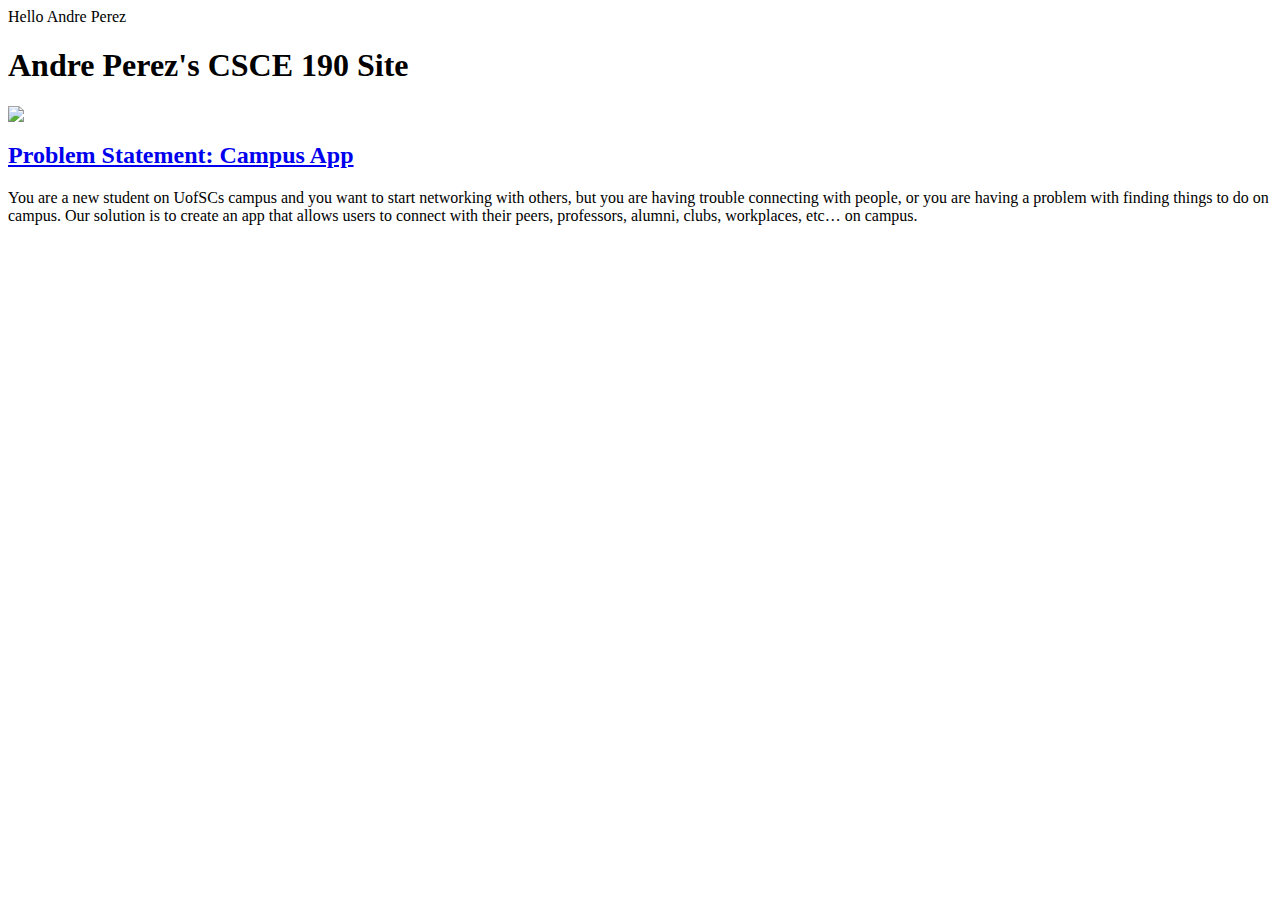
==== index.html @ 44339ab5 "Add files via upload" ====
Hello Andre Perez
<!DOCTYPE html>
<html>
    <head>
        <title>CSCE 190: Campus App, By: Andre Perez</title>
    </head>
    <body>
        <h1>Andre Perez's CSCE 190 Site</h1>

        <section class="assignment">
            <a href="files/Problem Statement.pdf"><img src="images/Problem Statement Sheet.png"></a>
            <section class="ass-details">
                <a href="files/Problem Statement.pdf"><h2>Problem Statement: Campus App</h2></a>
                <p>
                    You are a new student on UofSCs campus and you want to start networking with others, but you are having trouble connecting with people, or you are having a problem with finding things to do on campus. Our solution is to create an app that allows users to connect with their peers, professors, alumni, clubs, workplaces, etc… on campus. 
                </p>
            </section>
        </section>
    </body>
</html>
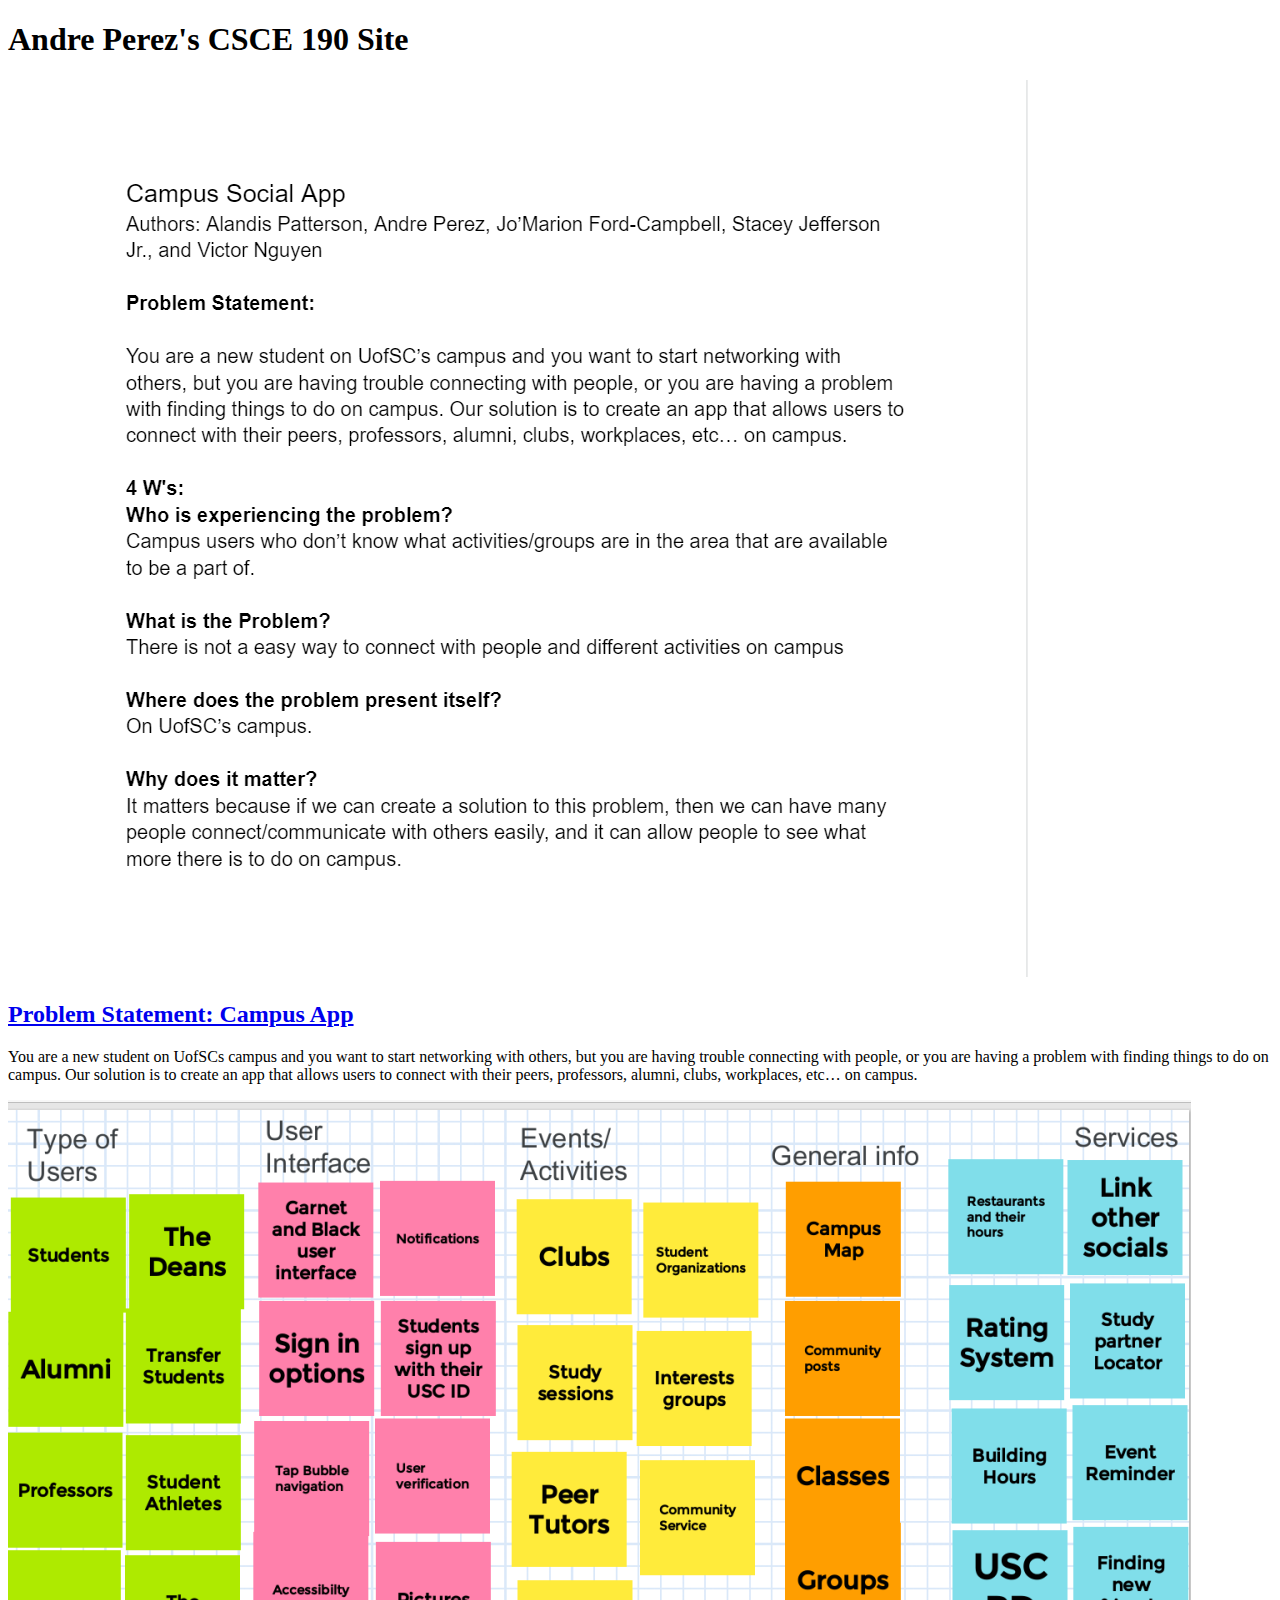
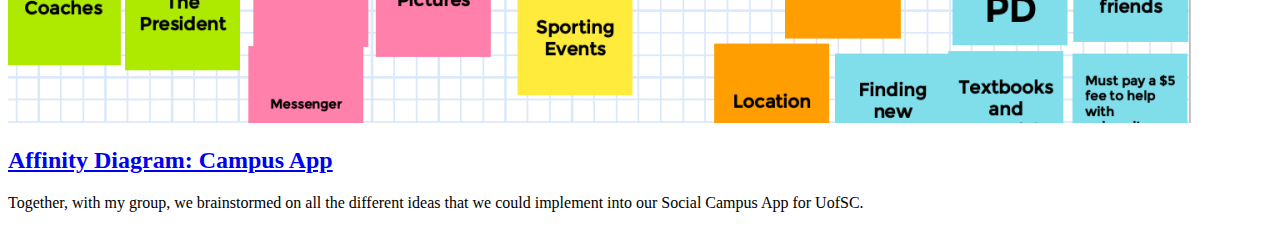
==== commit 2c4152ab: "Add files via upload" ====
--- a/index.html
+++ b/index.html
@@ -1,4 +1,3 @@
-Hello Andre Perez
 <!DOCTYPE html>
 <html>
     <head>
@@ -7,6 +6,7 @@
     <body>
         <h1>Andre Perez's CSCE 190 Site</h1>
 
+        <!--Problem Statement Assignment-->
         <section class="assignment">
             <a href="files/Problem Statement.pdf"><img src="images/Problem Statement Sheet.png"></a>
             <section class="ass-details">
@@ -16,5 +16,16 @@
                 </p>
             </section>
         </section>
+
+        <!--Affinity Diagram Assignment-->
+        <section class="assignment">
+            <a href="files/Affinity Diagram + Title Page.pdf"><img src="images/Affinity Diagram pic.png.png"></a>
+            <section class="ass-details">
+                <a href="files/Affinity Diagram + Title Page.pdf"><h2>Affinity Diagram: Campus App</h2></a>
+                <p>
+                     Together, with my group, we brainstormed on all the different ideas that we could implement into our Social Campus App for UofSC.
+                </p>
+            </section>
+        </section>
     </body>
 </html>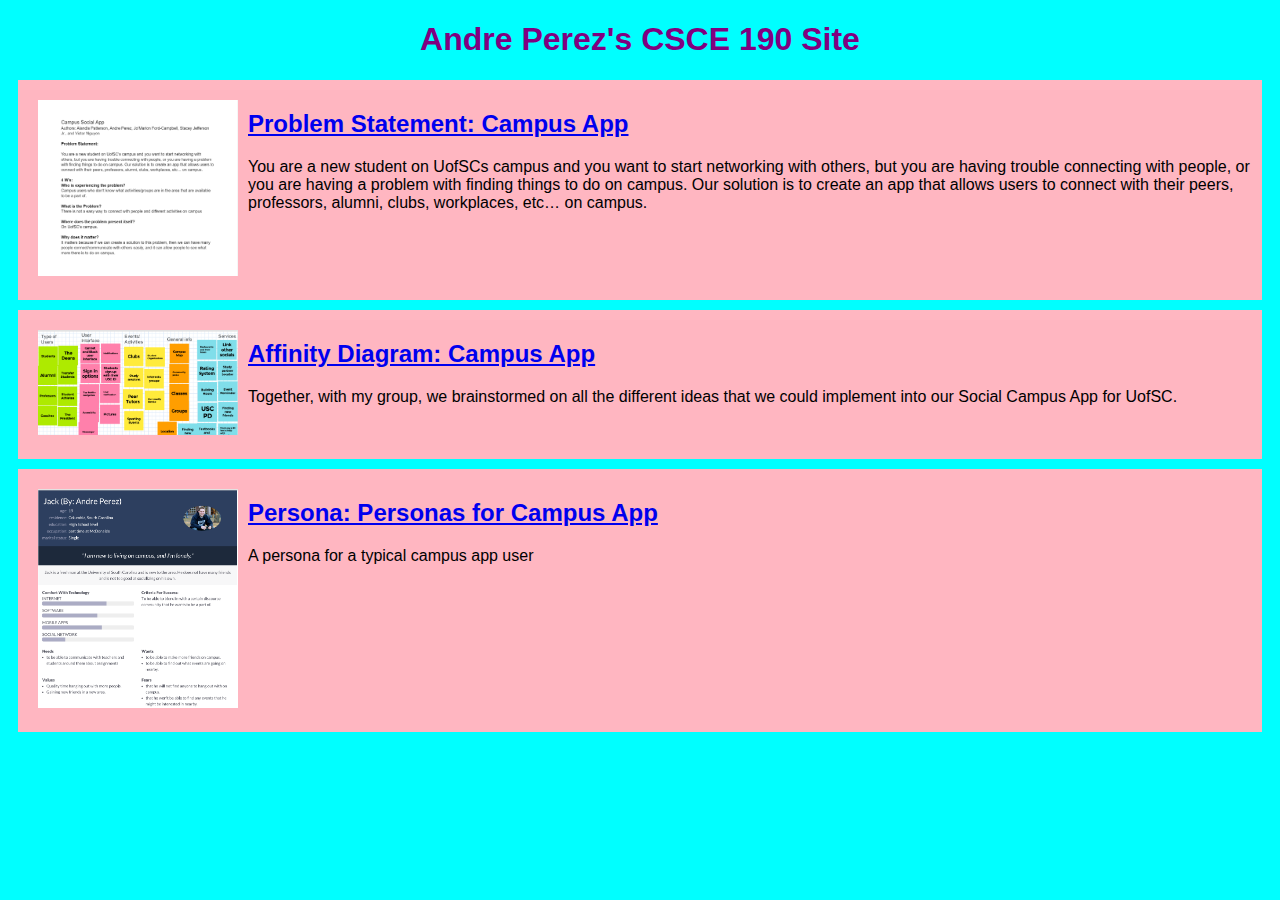
==== commit 1a854ead: "Add files via upload" ====
--- a/index.html
+++ b/index.html
@@ -2,6 +2,7 @@
 <html>
     <head>
         <title>CSCE 190: Campus App, By: Andre Perez</title>
+        <link rel="stylesheet" href="Styles.css">
     </head>
     <body>
         <h1>Andre Perez's CSCE 190 Site</h1>
@@ -27,5 +28,16 @@
                 </p>
             </section>
         </section>
+
+        <!--Persona Assignment-->
+        <section class="assignment">
+            <a href="files/Personas.pdf"><img src="images/Persona pic.png"></a>
+            <section class="ass-details">
+                <a href="files/Personas.pdf"><h2>Persona: Personas for Campus App</h2></a>
+                <p>
+                     A persona for a typical campus app user
+                </p>
+            </section>
+        </section>
     </body>
 </html>--- a/Styles.css
+++ b/Styles.css
@@ -0,0 +1,21 @@
+body {
+    background: aqua;
+    font-family: Arial, Helvetica, sans-serif;
+}
+
+.assignment {
+    display:flex;
+    padding:10px;
+    margin:10px;
+    background-color: lightpink;
+}
+
+.assignment img {
+    width:200px;
+    padding:10px;
+}
+
+h1 {
+    color: purple;
+    text-align: center;
+}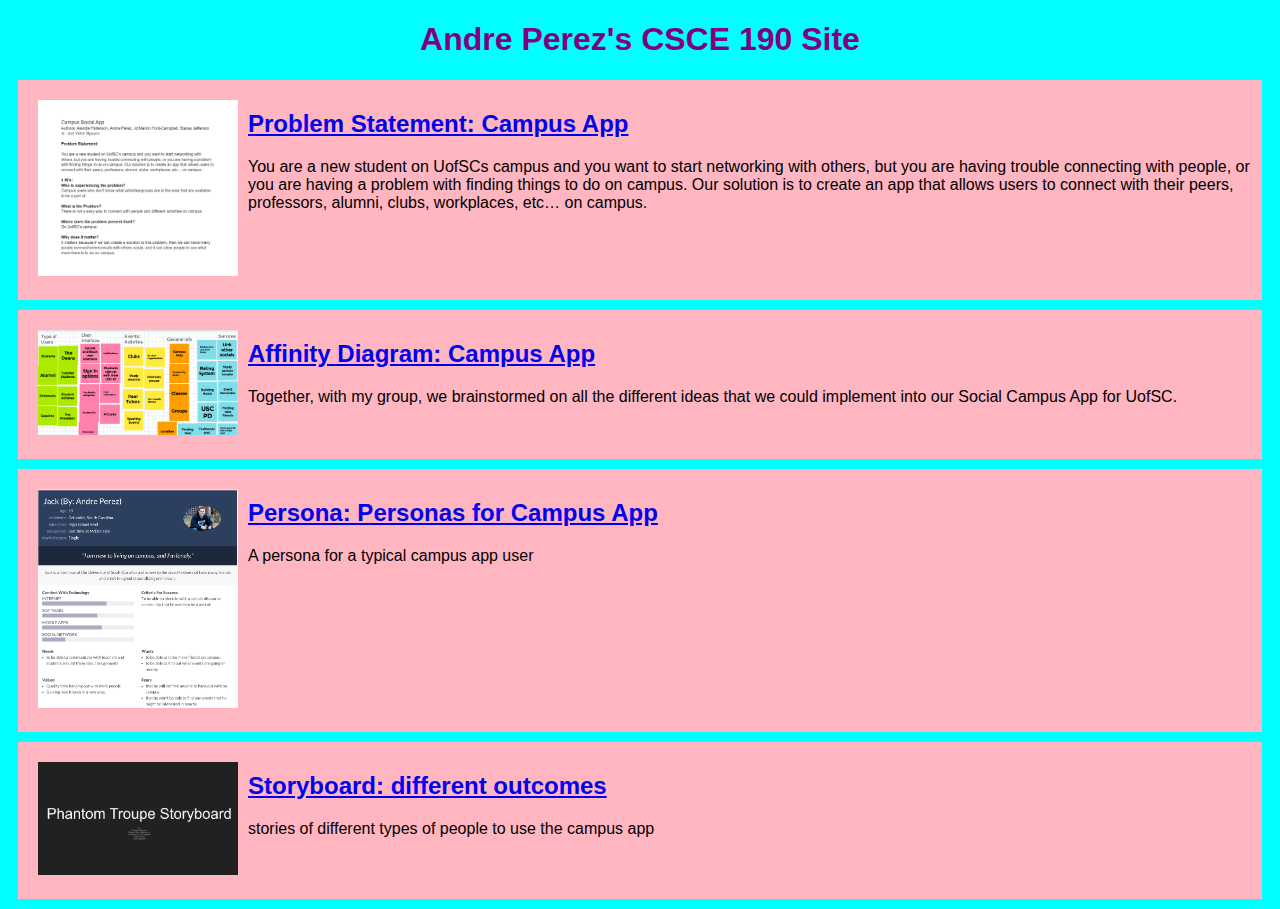
==== commit 9a0376ab: "Add files via upload" ====
--- a/index.html
+++ b/index.html
@@ -39,5 +39,16 @@
                 </p>
             </section>
         </section>
+
+        <!--Storyboard Assignment-->
+        <section class="assignment">
+            <a href="files/StoryBoard.pdf"><img src="images/Storyboard.png"></a>
+            <section class="ass-details">
+                <a href="files/StoryBoard.pdf"><h2>Storyboard: different outcomes</h2></a>
+                <p>
+                    stories of different types of people to use the campus app
+                </p>
+            </section>
+        </section>
     </body>
 </html>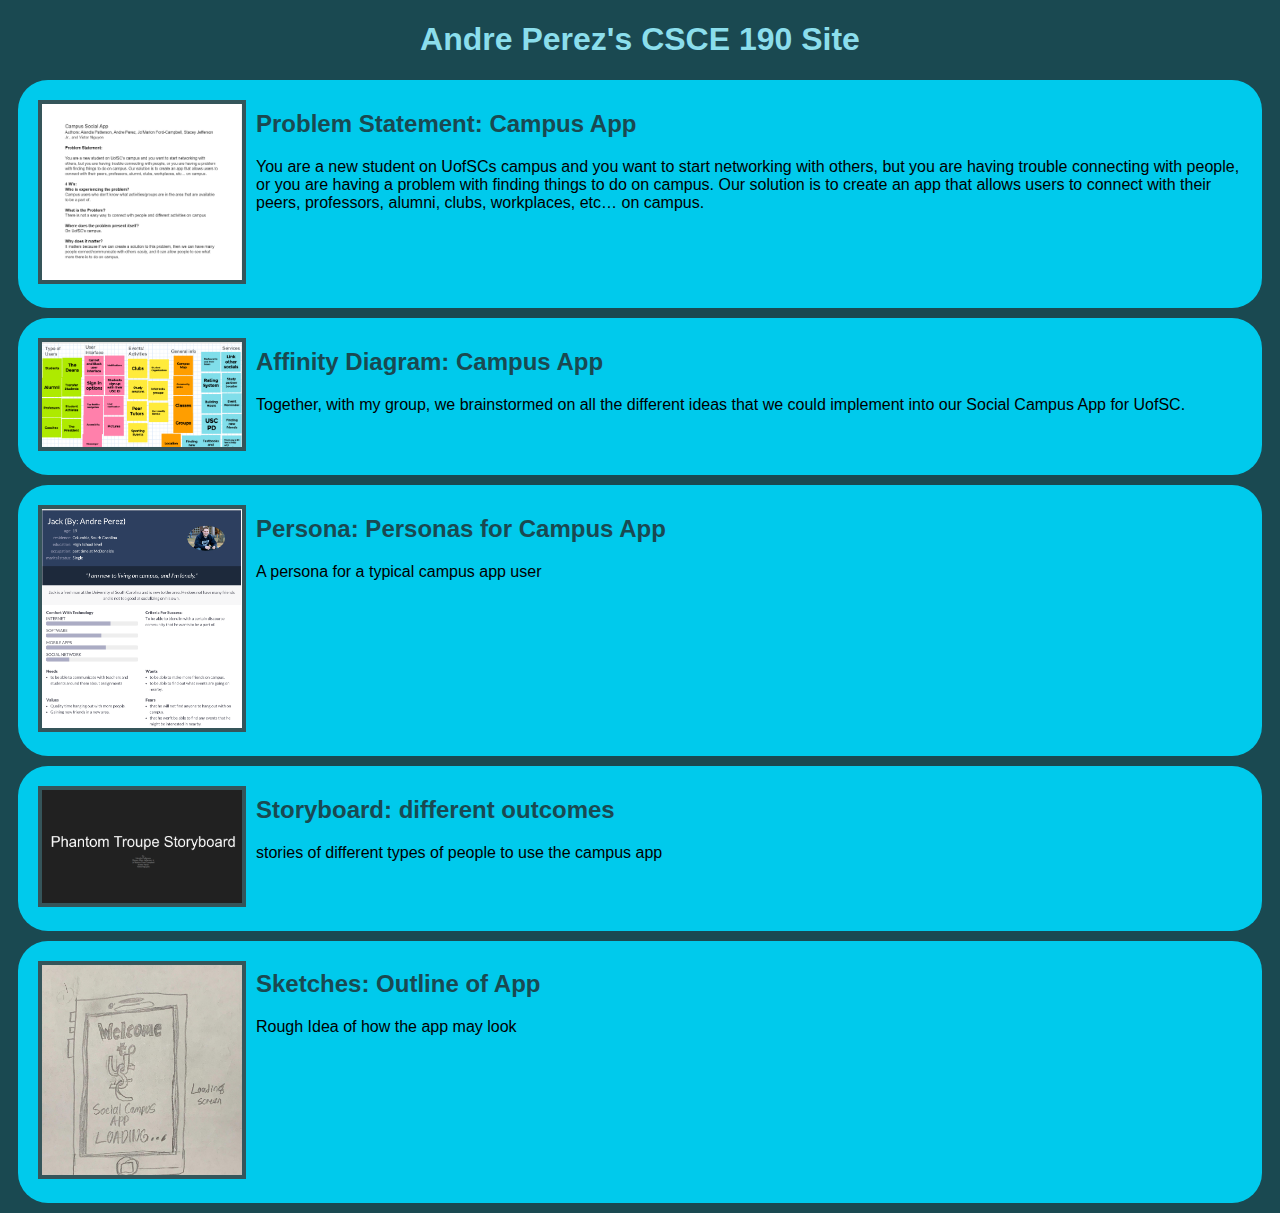
==== commit 39a32e8b: "Add files via upload" ====
--- a/index.html
+++ b/index.html
@@ -50,5 +50,16 @@
                 </p>
             </section>
         </section>
+
+        <!--Sketches Assignment-->
+        <section class="assignment">
+            <a href="files/Sketches.pdf"><img src="images/Sketches pic.png"></a>
+            <section class="ass-details">
+                <a href="files/Sketches.pdf"><h2>Sketches: Outline of App</h2></a>
+                <p>
+                    Rough Idea of how the app may look
+                </p>
+            </section>
+        </section>
     </body>
 </html>--- a/Styles.css
+++ b/Styles.css
@@ -1,5 +1,5 @@
 body {
-    background: aqua;
+    background: #1A4951;
     font-family: Arial, Helvetica, sans-serif;
 }
 
@@ -7,15 +7,34 @@
     display:flex;
     padding:10px;
     margin:10px;
-    background-color: lightpink;
+    background-color: #00CAEC;
+    border-radius: 30px;
 }
 
 .assignment img {
     width:200px;
-    padding:10px;
+    margin: 10px;
+    border: 4px solid #35555A;
+}
+
+.assignment img:hover {
+    border: 4px solid #8BDEEC;
 }
 
 h1 {
-    color: purple;
+    color: #8BDEEC;
     text-align: center;
+}
+
+h1:hover {
+    color: #00CAEC;
+}
+
+a {
+    text-decoration: none;
+    color: #1A4951;
+}
+
+a:hover {
+    color:#8BDEEC;
 }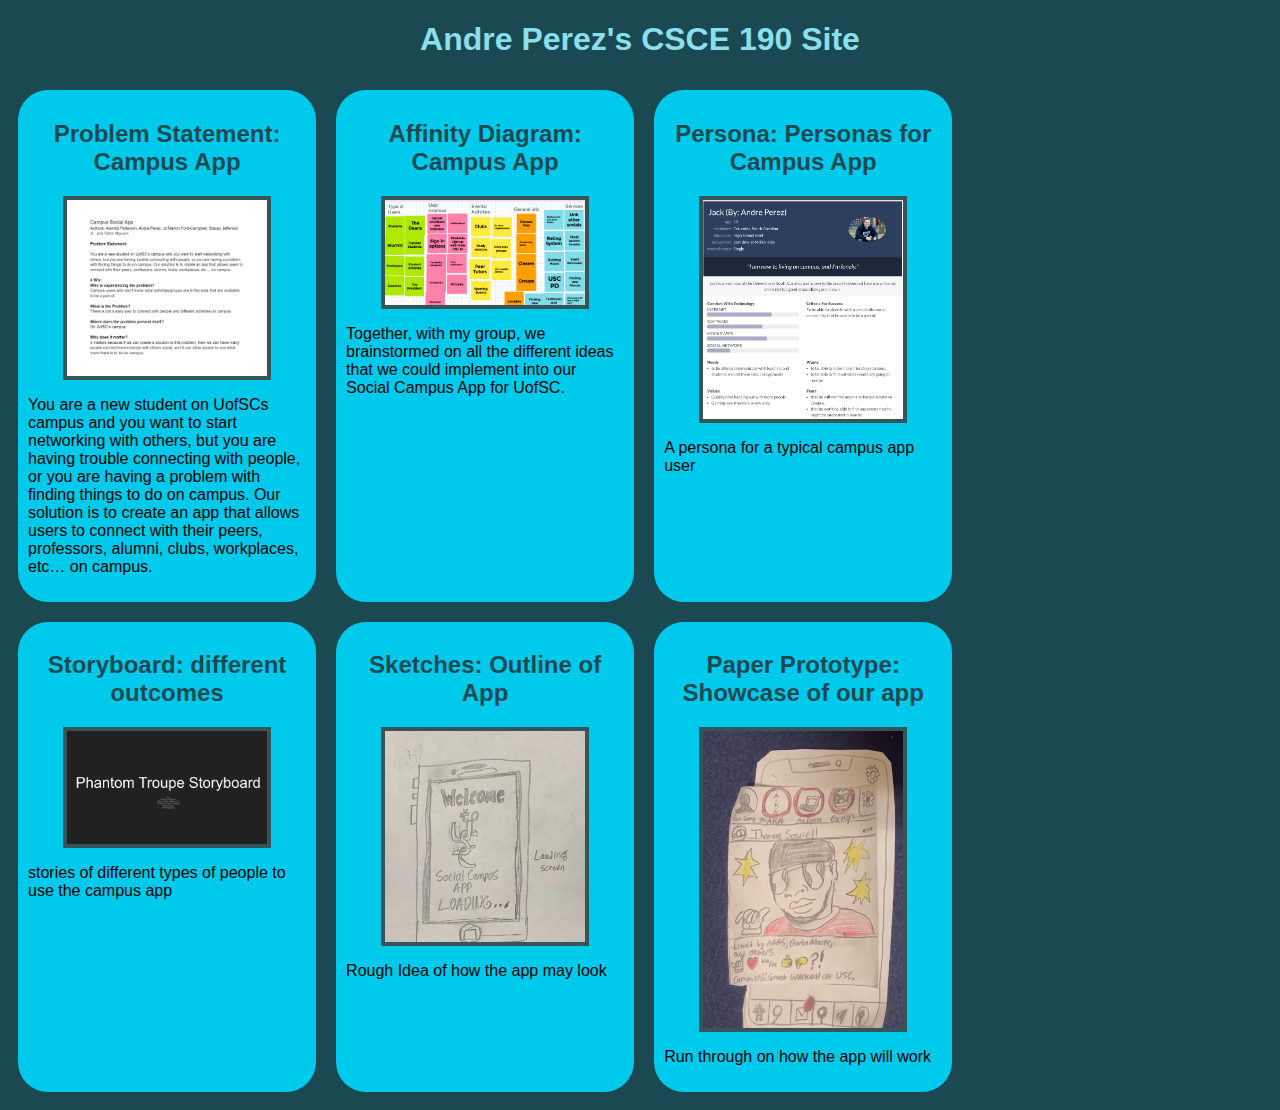
==== commit 64692599: "Add files via upload" ====
--- a/index.html
+++ b/index.html
@@ -7,59 +7,60 @@
     <body>
         <h1>Andre Perez's CSCE 190 Site</h1>
 
-        <!--Problem Statement Assignment-->
-        <section class="assignment">
-            <a href="files/Problem Statement.pdf"><img src="images/Problem Statement Sheet.png"></a>
-            <section class="ass-details">
+        <div class="assignments">
+            <!--Problem Statement Assignment-->
+            <section class="assignment">
                 <a href="files/Problem Statement.pdf"><h2>Problem Statement: Campus App</h2></a>
+                <a href="files/Problem Statement.pdf"><img src="images/Problem Statement Sheet.png"></a>
                 <p>
                     You are a new student on UofSCs campus and you want to start networking with others, but you are having trouble connecting with people, or you are having a problem with finding things to do on campus. Our solution is to create an app that allows users to connect with their peers, professors, alumni, clubs, workplaces, etc… on campus. 
                 </p>
             </section>
-        </section>
 
-        <!--Affinity Diagram Assignment-->
-        <section class="assignment">
-            <a href="files/Affinity Diagram + Title Page.pdf"><img src="images/Affinity Diagram pic.png.png"></a>
-            <section class="ass-details">
+            <!--Affinity Diagram Assignment-->
+            <section class="assignment">
                 <a href="files/Affinity Diagram + Title Page.pdf"><h2>Affinity Diagram: Campus App</h2></a>
-                <p>
-                     Together, with my group, we brainstormed on all the different ideas that we could implement into our Social Campus App for UofSC.
-                </p>
+                <a href="files/Affinity Diagram + Title Page.pdf"><img src="images/Affinity Diagram pic.png.png"></a>
+                    <p>
+                        Together, with my group, we brainstormed on all the different ideas that we could implement into our Social Campus App for UofSC.
+                    </p>
             </section>
-        </section>
 
-        <!--Persona Assignment-->
-        <section class="assignment">
-            <a href="files/Personas.pdf"><img src="images/Persona pic.png"></a>
-            <section class="ass-details">
+            <!--Persona Assignment-->
+            <section class="assignment">
                 <a href="files/Personas.pdf"><h2>Persona: Personas for Campus App</h2></a>
-                <p>
-                     A persona for a typical campus app user
-                </p>
+                <a href="files/Personas.pdf"><img src="images/Persona pic.png"></a>
+                    <p>
+                        A persona for a typical campus app user
+                    </p>
             </section>
-        </section>
 
-        <!--Storyboard Assignment-->
-        <section class="assignment">
-            <a href="files/StoryBoard.pdf"><img src="images/Storyboard.png"></a>
-            <section class="ass-details">
+            <!--Storyboard Assignment-->
+            <section class="assignment">
                 <a href="files/StoryBoard.pdf"><h2>Storyboard: different outcomes</h2></a>
-                <p>
-                    stories of different types of people to use the campus app
-                </p>
+                <a href="files/StoryBoard.pdf"><img src="images/Storyboard.png"></a>
+                    <p>
+                        stories of different types of people to use the campus app
+                    </p>
             </section>
-        </section>
 
-        <!--Sketches Assignment-->
-        <section class="assignment">
-            <a href="files/Sketches.pdf"><img src="images/Sketches pic.png"></a>
-            <section class="ass-details">
+            <!--Sketches Assignment-->
+            <section class="assignment">
                 <a href="files/Sketches.pdf"><h2>Sketches: Outline of App</h2></a>
-                <p>
-                    Rough Idea of how the app may look
-                </p>
+                <a href="files/Sketches.pdf"><img src="images/Sketches pic.png"></a>
+                    <p>
+                        Rough Idea of how the app may look
+                    </p>
             </section>
-        </section>
+
+            <!--Paper Prototype Assignment-->
+            <section class="assignment">
+                <a href="https://www.youtube.com/watch?v=kjFm5nWbIqc"><h2>Paper Prototype: Showcase of our app</h2></a>
+                <a href="https://www.youtube.com/watch?v=kjFm5nWbIqc"><img src="images/Prototype pic.png"></a>
+                    <p>
+                        Run through on how the app will work
+                    </p>
+            </section>
+        </div>
     </body>
 </html>--- a/Styles.css
+++ b/Styles.css
@@ -3,10 +3,16 @@
     font-family: Arial, Helvetica, sans-serif;
 }
 
+.assignments {
+    display:flex;
+    flex-wrap:wrap;
+}
+
 .assignment {
-    display:flex;
+    width:22%;
     padding:10px;
     margin:10px;
+    padding:20px 10;
     background-color: #00CAEC;
     border-radius: 30px;
 }
@@ -15,6 +21,8 @@
     width:200px;
     margin: 10px;
     border: 4px solid #35555A;
+    display:block;
+    margin:auto;
 }
 
 .assignment img:hover {
@@ -30,6 +38,10 @@
     color: #00CAEC;
 }
 
+h2{
+    text-align:center;
+}
+
 a {
     text-decoration: none;
     color: #1A4951;
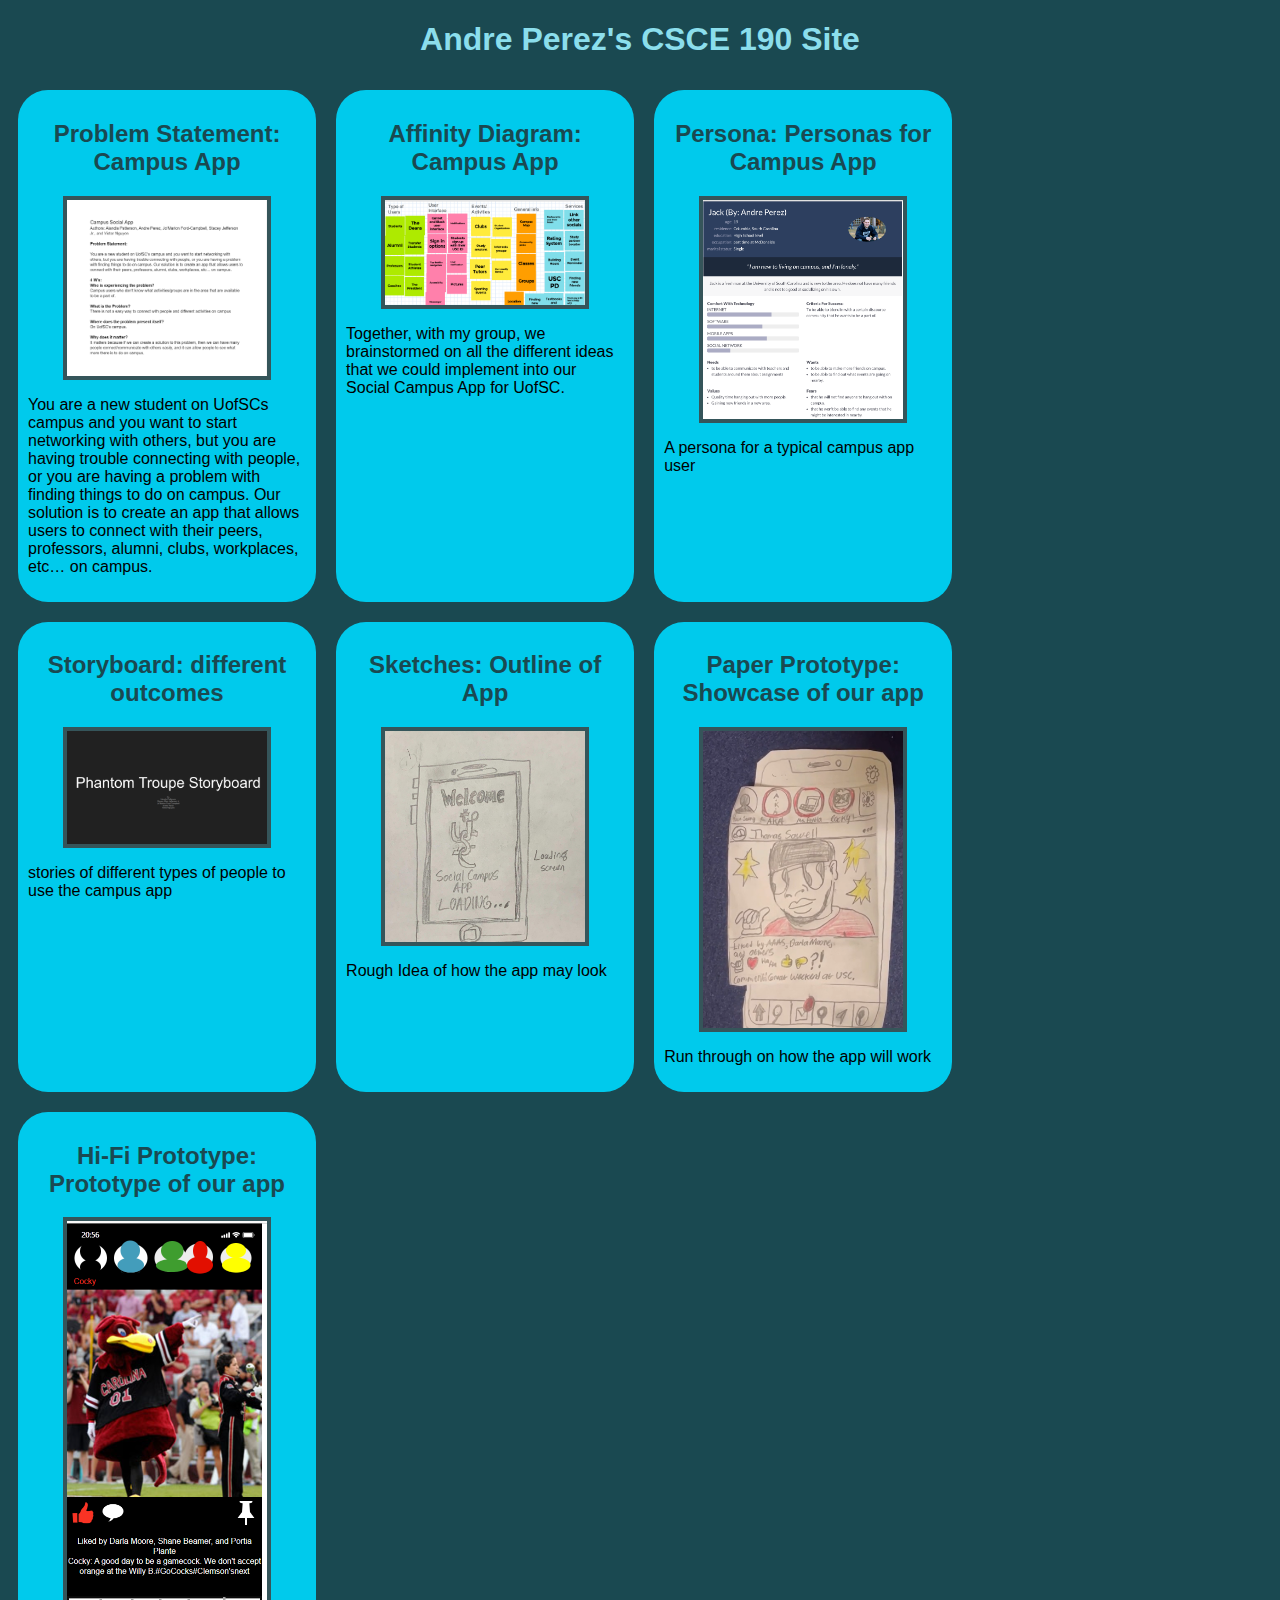
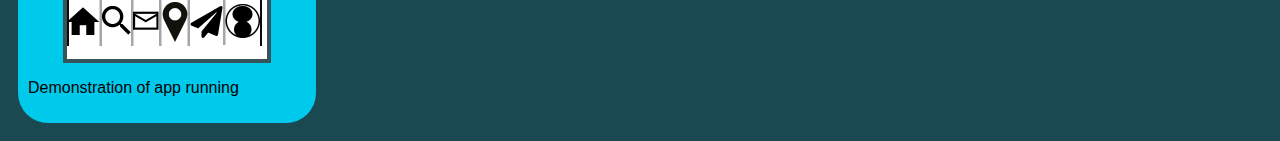
==== commit 82917698: "Add files via upload" ====
--- a/index.html
+++ b/index.html
@@ -61,6 +61,15 @@
                         Run through on how the app will work
                     </p>
             </section>
+
+             <!--Hi-Fi Prototype Assignment-->
+             <section class="assignment">
+                <a href="files/hi-fi prototype/src/index.html"><h2>Hi-Fi Prototype: Prototype of our app</h2></a>
+                <a href="files/hi-fi prototype/src/index.html"><img src="images/App prototype pic.png"></a>
+                    <p>
+                        Demonstration of app running
+                    </p>
+            </section>
         </div>
     </body>
 </html>